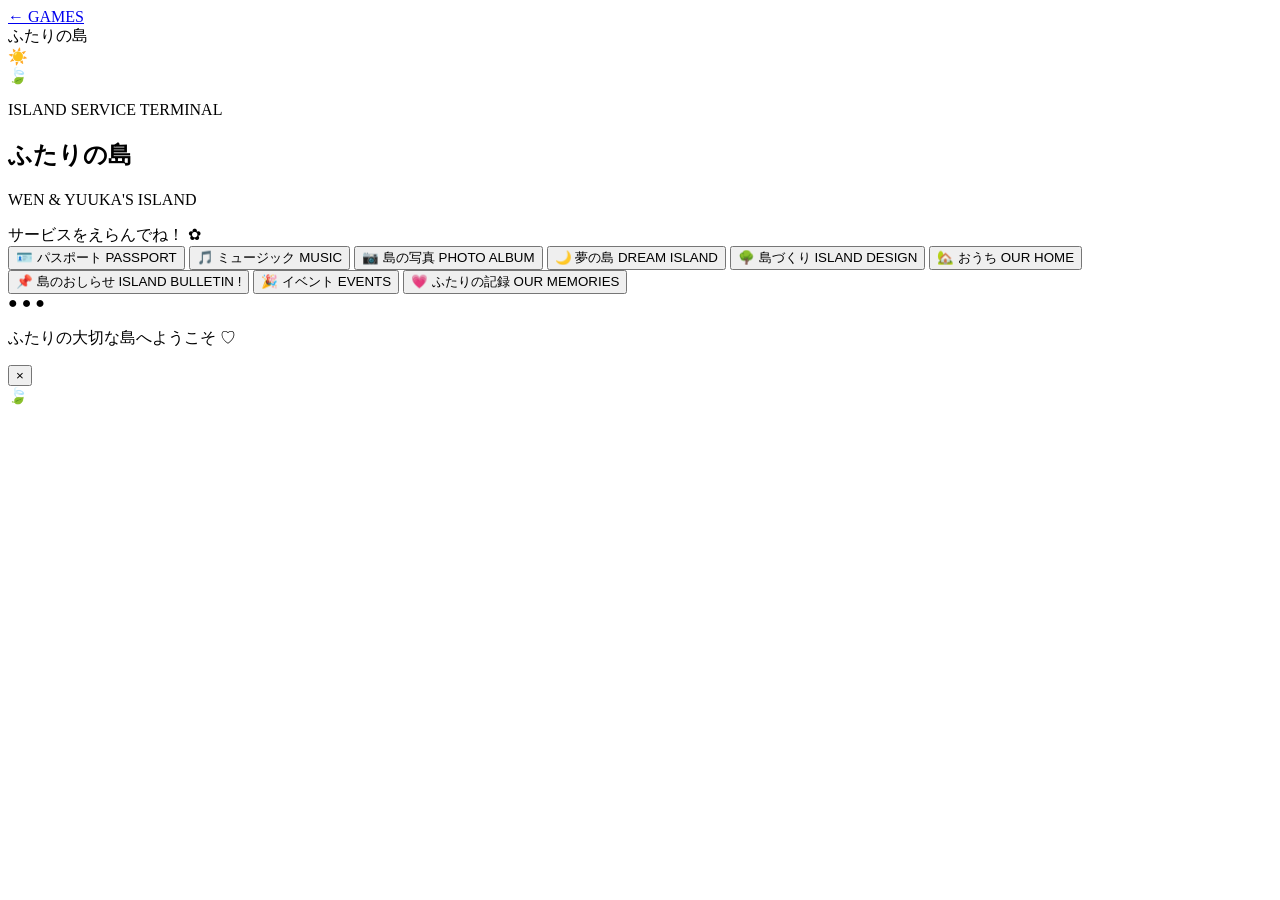
==== animal-crossing.html @ 9fb55359 "Create animal-crossing.html" ====
<!DOCTYPE html>
<html lang="ja">
<head>
  <meta charset="UTF-8">
  <meta name="viewport" content="width=device-width, initial-scale=1.0">
  <meta name="robots" content="noindex, nofollow">

  <title>ふたりの島 | Animal Crossing</title>

  <link rel="preconnect" href="https://fonts.googleapis.com">
  <link rel="preconnect" href="https://fonts.gstatic.com" crossorigin>
  <link href="https://fonts.googleapis.com/css2?family=Nunito:wght@400;500;600;700;800&family=Noto+Sans+JP:wght@400;500;600;700;800&display=swap" rel="stylesheet">

  <link rel="stylesheet" href="css/animal-crossing.css">
</head>

<body class="ac-page">

  <header class="ac-topbar">
    <a class="ac-back" href="games.html">← GAMES</a>
    <div class="ac-top-title">ふたりの島</div>
    <div class="ac-weather">☀️</div>
  </header>

  <main class="ac-main">

    <section class="ac-heading">
      <div class="ac-leaf">🍃</div>
      <p class="ac-eyebrow">ISLAND SERVICE TERMINAL</p>
      <h1>ふたりの島</h1>
      <p class="ac-subtitle">WEN & YUUKA'S ISLAND</p>
    </section>

    <section class="ac-menu-panel">

      <div class="ac-panel-heading">
        <span>サービスをえらんでね！</span>
        <span class="ac-panel-decoration">✿</span>
      </div>

      <div class="ac-grid">

        <button class="ac-tile tile-mint" data-page="passport">
          <span class="ac-icon">🪪</span>
          <span class="ac-name">パスポート</span>
          <span class="ac-en">PASSPORT</span>
        </button>

        <button class="ac-tile tile-blue" data-page="music">
          <span class="ac-icon">🎵</span>
          <span class="ac-name">ミュージック</span>
          <span class="ac-en">MUSIC</span>
        </button>

        <button class="ac-tile tile-green" data-page="photos">
          <span class="ac-icon">📷</span>
          <span class="ac-name">島の写真</span>
          <span class="ac-en">PHOTO ALBUM</span>
        </button>

        <button class="ac-tile tile-purple" data-page="dream">
          <span class="ac-icon">🌙</span>
          <span class="ac-name">夢の島</span>
          <span class="ac-en">DREAM ISLAND</span>
        </button>

        <button class="ac-tile tile-yellow" data-page="design">
          <span class="ac-icon">🌳</span>
          <span class="ac-name">島づくり</span>
          <span class="ac-en">ISLAND DESIGN</span>
        </button>

        <button class="ac-tile tile-orange" data-page="home">
          <span class="ac-icon">🏡</span>
          <span class="ac-name">おうち</span>
          <span class="ac-en">OUR HOME</span>
        </button>

        <button class="ac-tile tile-pink" data-page="bulletin">
          <span class="ac-icon">📌</span>
          <span class="ac-name">島のおしらせ</span>
          <span class="ac-en">ISLAND BULLETIN</span>
          <span class="ac-notice-dot">!</span>
        </button>

        <button class="ac-tile tile-coral" data-page="events">
          <span class="ac-icon">🎉</span>
          <span class="ac-name">イベント</span>
          <span class="ac-en">EVENTS</span>
        </button>

        <button class="ac-tile tile-rose" data-page="memories">
          <span class="ac-icon">💗</span>
          <span class="ac-name">ふたりの記録</span>
          <span class="ac-en">OUR MEMORIES</span>
        </button>

      </div>

      <div class="ac-panel-footer">
        <span>●</span>
        <span class="active-dot">●</span>
        <span>●</span>
      </div>

    </section>

    <p class="ac-footer-note">
      ふたりの大切な島へようこそ ♡
    </p>

  </main>

  <!-- 內容視窗 -->
  <div class="ac-modal" id="acModal" aria-hidden="true">
    <div class="ac-modal-card" role="dialog" aria-modal="true" aria-labelledby="modalTitle">

      <button class="ac-close" id="closeModal" aria-label="Close">×</button>

      <div class="ac-modal-icon" id="modalIcon">🍃</div>
      <p class="ac-modal-en" id="modalEnglish"></p>
      <h2 id="modalTitle"></h2>

      <div class="ac-modal-content" id="modalContent"></div>

    </div>
  </div>

  <script src="js/animal-crossing.js"></script>
</body>
</html>
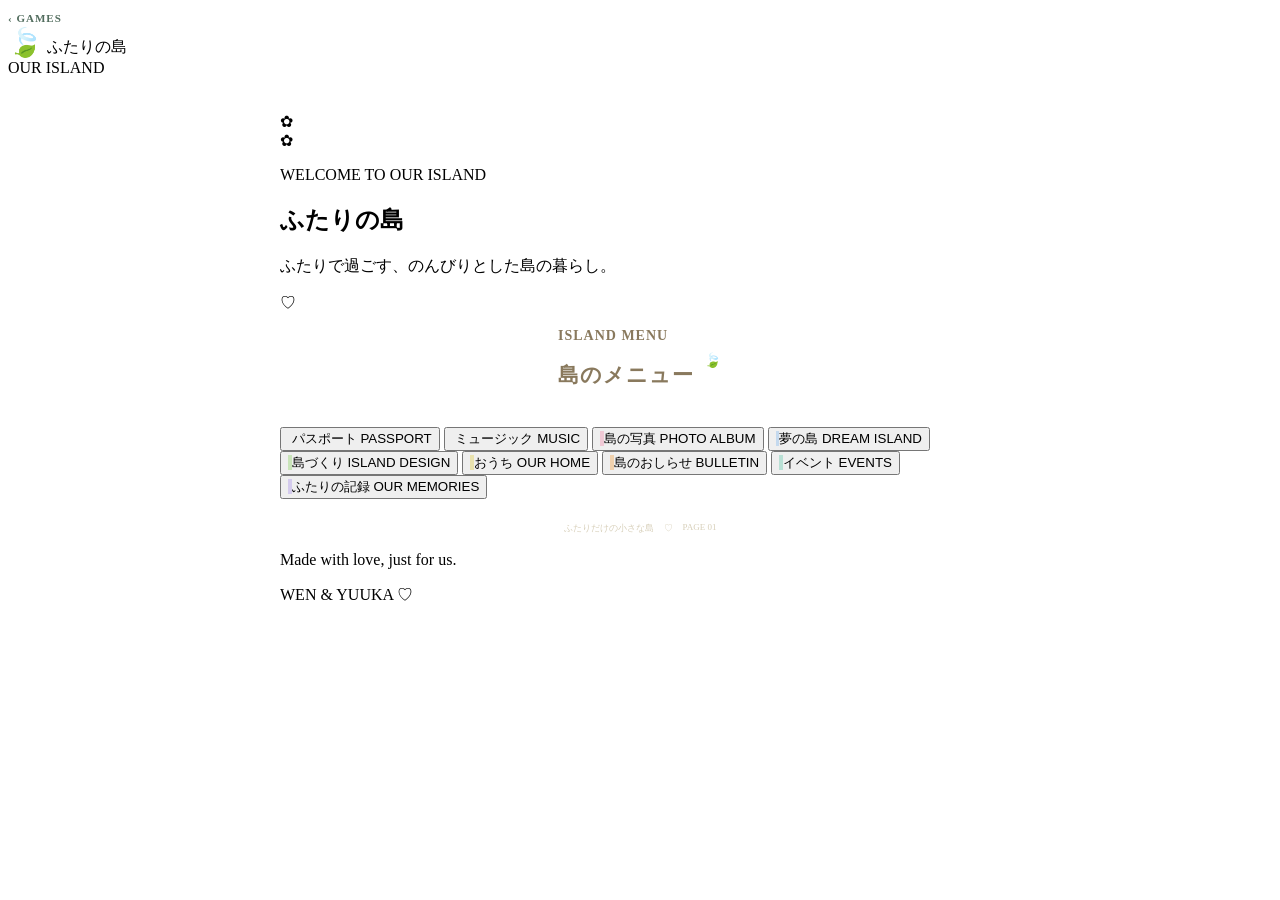
==== commit c65d8517: "Update animal-crossing.html" ====
--- a/animal-crossing.html
+++ b/animal-crossing.html
@@ -1,132 +1,239 @@
-
 <!DOCTYPE html>
 <html lang="ja">
 <head>
-  <meta charset="UTF-8">
-  <meta name="viewport" content="width=device-width, initial-scale=1.0">
-  <meta name="robots" content="noindex, nofollow">
-
-  <title>ふたりの島 | Animal Crossing</title>
-
-  <link rel="preconnect" href="https://fonts.googleapis.com">
-  <link rel="preconnect" href="https://fonts.gstatic.com" crossorigin>
-  <link href="https://fonts.googleapis.com/css2?family=Nunito:wght@400;500;600;700;800&family=Noto+Sans+JP:wght@400;500;600;700;800&display=swap" rel="stylesheet">
-
-  <link rel="stylesheet" href="css/animal-crossing.css">
+    <meta charset="UTF-8">
+    <meta name="viewport" content="width=device-width, initial-scale=1.0">
+    <meta name="robots" content="noindex, nofollow">
+
+    <title>ふたりの島 | Animal Crossing</title>
+
+    <link rel="preconnect" href="https://fonts.googleapis.com">
+    <link rel="preconnect" href="https://fonts.gstatic.com" crossorigin>
+
+    <link
+        href="https://fonts.googleapis.com/css2?family=Noto+Serif+JP:wght@400;500;600;700&display=swap"
+        rel="stylesheet"
+    >
+
+    <link rel="stylesheet" href="css/animal-crossing.css">
 </head>
 
-<body class="ac-page">
-
-  <header class="ac-topbar">
-    <a class="ac-back" href="games.html">← GAMES</a>
-    <div class="ac-top-title">ふたりの島</div>
-    <div class="ac-weather">☀️</div>
-  </header>
-
-  <main class="ac-main">
-
-    <section class="ac-heading">
-      <div class="ac-leaf">🍃</div>
-      <p class="ac-eyebrow">ISLAND SERVICE TERMINAL</p>
-      <h1>ふたりの島</h1>
-      <p class="ac-subtitle">WEN & YUUKA'S ISLAND</p>
-    </section>
-
-    <section class="ac-menu-panel">
-
-      <div class="ac-panel-heading">
-        <span>サービスをえらんでね！</span>
-        <span class="ac-panel-decoration">✿</span>
-      </div>
-
-      <div class="ac-grid">
-
-        <button class="ac-tile tile-mint" data-page="passport">
-          <span class="ac-icon">🪪</span>
-          <span class="ac-name">パスポート</span>
-          <span class="ac-en">PASSPORT</span>
-        </button>
-
-        <button class="ac-tile tile-blue" data-page="music">
-          <span class="ac-icon">🎵</span>
-          <span class="ac-name">ミュージック</span>
-          <span class="ac-en">MUSIC</span>
-        </button>
-
-        <button class="ac-tile tile-green" data-page="photos">
-          <span class="ac-icon">📷</span>
-          <span class="ac-name">島の写真</span>
-          <span class="ac-en">PHOTO ALBUM</span>
-        </button>
-
-        <button class="ac-tile tile-purple" data-page="dream">
-          <span class="ac-icon">🌙</span>
-          <span class="ac-name">夢の島</span>
-          <span class="ac-en">DREAM ISLAND</span>
-        </button>
-
-        <button class="ac-tile tile-yellow" data-page="design">
-          <span class="ac-icon">🌳</span>
-          <span class="ac-name">島づくり</span>
-          <span class="ac-en">ISLAND DESIGN</span>
-        </button>
-
-        <button class="ac-tile tile-orange" data-page="home">
-          <span class="ac-icon">🏡</span>
-          <span class="ac-name">おうち</span>
-          <span class="ac-en">OUR HOME</span>
-        </button>
-
-        <button class="ac-tile tile-pink" data-page="bulletin">
-          <span class="ac-icon">📌</span>
-          <span class="ac-name">島のおしらせ</span>
-          <span class="ac-en">ISLAND BULLETIN</span>
-          <span class="ac-notice-dot">!</span>
-        </button>
-
-        <button class="ac-tile tile-coral" data-page="events">
-          <span class="ac-icon">🎉</span>
-          <span class="ac-name">イベント</span>
-          <span class="ac-en">EVENTS</span>
-        </button>
-
-        <button class="ac-tile tile-rose" data-page="memories">
-          <span class="ac-icon">💗</span>
-          <span class="ac-name">ふたりの記録</span>
-          <span class="ac-en">OUR MEMORIES</span>
-        </button>
-
-      </div>
-
-      <div class="ac-panel-footer">
-        <span>●</span>
-        <span class="active-dot">●</span>
-        <span>●</span>
-      </div>
-
-    </section>
-
-    <p class="ac-footer-note">
-      ふたりの大切な島へようこそ ♡
-    </p>
-
-  </main>
-
-  <!-- 內容視窗 -->
-  <div class="ac-modal" id="acModal" aria-hidden="true">
-    <div class="ac-modal-card" role="dialog" aria-modal="true" aria-labelledby="modalTitle">
-
-      <button class="ac-close" id="closeModal" aria-label="Close">×</button>
-
-      <div class="ac-modal-icon" id="modalIcon">🍃</div>
-      <p class="ac-modal-en" id="modalEnglish"></p>
-      <h2 id="modalTitle"></h2>
-
-      <div class="ac-modal-content" id="modalContent"></div>
+<body class="ac-body">
+
+    <!-- TOP NAVIGATION -->
+    <header class="ac-header">
+
+        <a href="games.html" class="ac-back" aria-label="ゲーム一覧へ戻る">
+            <span>‹</span>
+            <span>GAMES</span>
+        </a>
+
+        <div class="ac-island-name">
+            <span class="ac-leaf">🍃</span>
+            <span>ふたりの島</span>
+        </div>
+
+        <div class="ac-header-right">
+            <span class="ac-header-caption">OUR ISLAND</span>
+        </div>
+
+    </header>
+
+
+    <main class="ac-main">
+
+        <!-- ISLAND INTRODUCTION -->
+        <section class="ac-intro">
+
+            <div class="ac-intro-decoration ac-decoration-left">✿</div>
+            <div class="ac-intro-decoration ac-decoration-right">✿</div>
+
+            <p class="ac-intro-eyebrow">
+                WELCOME TO OUR ISLAND
+            </p>
+
+            <h1>ふたりの島</h1>
+
+            <p class="ac-intro-description">
+                ふたりで過ごす、のんびりとした島の暮らし。
+            </p>
+
+            <div class="ac-intro-divider">
+                <span></span>
+                <span>♡</span>
+                <span></span>
+            </div>
+
+        </section>
+
+
+        <!-- CATEGORY PANEL -->
+        <section class="ac-panel">
+
+            <div class="ac-panel-heading">
+
+                <div>
+                    <p class="ac-panel-eyebrow">ISLAND MENU</p>
+                    <h2>島のメニュー</h2>
+                </div>
+
+                <span class="ac-panel-leaf">🍃</span>
+
+            </div>
+
+
+            <!-- PAGE 01 -->
+            <div class="ac-menu-page active" data-menu-page="1">
+
+                <div class="ac-menu-grid">
+
+                    <!-- PASSPORT -->
+                    <button class="ac-menu-button" data-section="passport">
+                        <span class="ac-icon-tile tile-peach">
+                            <img src="images/animal-crossing/icons/passport.png" alt="">
+                        </span>
+                        <span class="ac-button-title">パスポート</span>
+                        <span class="ac-button-subtitle">PASSPORT</span>
+                    </button>
+
+
+                    <!-- MUSIC -->
+                    <button class="ac-menu-button" data-section="music">
+                        <span class="ac-icon-tile tile-lavender">
+                            <img src="images/animal-crossing/icons/music.png" alt="">
+                        </span>
+                        <span class="ac-button-title">ミュージック</span>
+                        <span class="ac-button-subtitle">MUSIC</span>
+                    </button>
+
+
+                    <!-- PHOTO ALBUM -->
+                    <button class="ac-menu-button" data-section="photos">
+                        <span class="ac-icon-tile tile-pink">
+                            <img src="images/animal-crossing/icons/photos.png" alt="">
+                        </span>
+                        <span class="ac-button-title">島の写真</span>
+                        <span class="ac-button-subtitle">PHOTO ALBUM</span>
+                    </button>
+
+
+                    <!-- DREAM ISLAND -->
+                    <button class="ac-menu-button" data-section="dream">
+                        <span class="ac-icon-tile tile-blue">
+                            <img src="images/animal-crossing/icons/dream.png" alt="">
+                        </span>
+                        <span class="ac-button-title">夢の島</span>
+                        <span class="ac-button-subtitle">DREAM ISLAND</span>
+                    </button>
+
+
+                    <!-- ISLAND DESIGN -->
+                    <button class="ac-menu-button" data-section="design">
+                        <span class="ac-icon-tile tile-green">
+                            <img src="images/animal-crossing/icons/design.png" alt="">
+                        </span>
+                        <span class="ac-button-title">島づくり</span>
+                        <span class="ac-button-subtitle">ISLAND DESIGN</span>
+                    </button>
+
+
+                    <!-- OUR HOME -->
+                    <button class="ac-menu-button" data-section="home">
+                        <span class="ac-icon-tile tile-yellow">
+                            <img src="images/animal-crossing/icons/home.png" alt="">
+                        </span>
+                        <span class="ac-button-title">おうち</span>
+                        <span class="ac-button-subtitle">OUR HOME</span>
+                    </button>
+
+
+                    <!-- ISLAND BULLETIN -->
+                    <button class="ac-menu-button" data-section="bulletin">
+                        <span class="ac-icon-tile tile-orange">
+                            <img src="images/animal-crossing/icons/bulletin.png" alt="">
+                        </span>
+                        <span class="ac-button-title">島のおしらせ</span>
+                        <span class="ac-button-subtitle">BULLETIN</span>
+                    </button>
+
+
+                    <!-- EVENTS -->
+                    <button class="ac-menu-button" data-section="events">
+                        <span class="ac-icon-tile tile-mint">
+                            <img src="images/animal-crossing/icons/events.png" alt="">
+                        </span>
+                        <span class="ac-button-title">イベント</span>
+                        <span class="ac-button-subtitle">EVENTS</span>
+                    </button>
+
+
+                    <!-- OUR MEMORIES -->
+                    <button class="ac-menu-button" data-section="memories">
+                        <span class="ac-icon-tile tile-purple">
+                            <img src="images/animal-crossing/icons/memories.png" alt="">
+                        </span>
+                        <span class="ac-button-title">ふたりの記録</span>
+                        <span class="ac-button-subtitle">OUR MEMORIES</span>
+                    </button>
+
+                </div>
+
+            </div>
+
+
+            <div class="ac-panel-footer">
+                <span>ふたりだけの小さな島</span>
+                <span>♡</span>
+                <span>PAGE 01</span>
+            </div>
+
+        </section>
+
+
+        <!-- ISLAND FOOTER -->
+        <footer class="ac-footer">
+            <p>Made with love, just for us.</p>
+            <span>WEN & YUUKA ♡</span>
+        </footer>
+
+    </main>
+
+
+    <!-- CATEGORY MODAL -->
+    <div class="ac-modal" id="acModal" aria-hidden="true">
+
+        <div class="ac-modal-backdrop" data-close-modal></div>
+
+        <section
+            class="ac-modal-window"
+            role="dialog"
+            aria-modal="true"
+            aria-labelledby="acModalTitle"
+        >
+
+            <button
+                class="ac-modal-close"
+                id="acModalClose"
+                type="button"
+                aria-label="閉じる"
+            >
+                ×
+            </button>
+
+            <div class="ac-modal-heading">
+                <p id="acModalEnglish"></p>
+                <h2 id="acModalTitle"></h2>
+                <span>♡</span>
+            </div>
+
+            <div class="ac-modal-content" id="acModalContent"></div>
+
+        </section>
 
     </div>
-  </div>
-
-  <script src="js/animal-crossing.js"></script>
+
+
+    <script src="js/animal-crossing.js"></script>
+
 </body>
 </html>
--- a/css/animal-crossing.css
+++ b/css/animal-crossing.css
@@ -0,0 +1,408 @@
+/* =====================================
+   ANIMAL CROSSING
+   FURTARI NO SHIMA
+===================================== */
+
+.ac-page {
+  --ac-mint: #a9d9ca;
+  --ac-cream: #fff9e9;
+  --ac-brown: #75624d;
+  --ac-dark: #66543f;
+  --ac-border: #e8dfc8;
+
+  margin: 0;
+  min-height: 100vh;
+  color: var(--ac-dark);
+  font-family: "Nunito", "Noto Sans JP", sans-serif;
+
+  background-color: #f8f2df;
+  background-image: radial-gradient(
+    #e8dfc8 1.2px,
+    transparent 1.2px
+  );
+  background-size: 13px 13px;
+}
+
+.ac-page * {
+  box-sizing: border-box;
+}
+
+.ac-topbar {
+  width: 100%;
+  min-height: 58px;
+  padding: 0 20px;
+  display: grid;
+  grid-template-columns: 1fr auto 1fr;
+  align-items: center;
+
+  background: var(--ac-mint);
+  border-bottom: 3px solid #8fc5b5;
+  color: #526d5e;
+}
+
+.ac-back {
+  color: #526d5e;
+  text-decoration: none;
+  font-size: 11px;
+  font-weight: 800;
+  letter-spacing: 1px;
+}
+
+.ac-top-title {
+  font-size: 15px;
+  font-weight: 800;
+  letter-spacing: 2px;
+}
+
+.ac-weather {
+  text-align: right;
+}
+
+.ac-main {
+  width: min(100% - 30px, 720px);
+  margin: 0 auto;
+  padding: 35px 0 45px;
+}
+
+.ac-heading {
+  text-align: center;
+  margin-bottom: 24px;
+}
+
+.ac-leaf {
+  font-size: 28px;
+  margin-bottom: 5px;
+}
+
+.ac-eyebrow {
+  margin: 0;
+  color: #9b987b;
+  font-size: 10px;
+  font-weight: 800;
+  letter-spacing: 3px;
+}
+
+.ac-heading h1 {
+  margin: 8px 0 3px;
+  font-size: clamp(27px, 6vw, 36px);
+  letter-spacing: 4px;
+  color: #6f846b;
+}
+
+.ac-subtitle {
+  margin: 0;
+  color: #a59a7e;
+  font-size: 10px;
+  font-weight: 800;
+  letter-spacing: 2px;
+}
+
+.ac-menu-panel {
+  padding: 24px;
+  border: 4px solid #e9dfc6;
+  border-radius: 28px;
+  background: var(--ac-cream);
+  box-shadow:
+    0 7px 0 #e3d8bd,
+    0 12px 25px rgba(110, 91, 61, 0.08);
+}
+
+.ac-panel-heading {
+  display: flex;
+  justify-content: center;
+  align-items: center;
+  gap: 10px;
+  margin-bottom: 20px;
+  color: #89795d;
+  font-size: 14px;
+  font-weight: 800;
+  letter-spacing: 1px;
+}
+
+.ac-panel-decoration {
+  color: #d8b77a;
+  font-size: 18px;
+}
+
+.ac-grid {
+  display: grid;
+  grid-template-columns: repeat(3, minmax(0, 1fr));
+  gap: 14px;
+}
+
+.ac-tile {
+  position: relative;
+  min-width: 0;
+  aspect-ratio: 1 / 1;
+  padding: 12px 5px;
+
+  display: flex;
+  flex-direction: column;
+  align-items: center;
+  justify-content: center;
+  gap: 5px;
+
+  border: 3px solid rgba(255,255,255,0.75);
+  border-radius: 20px;
+  color: #665b4a;
+  font-family: inherit;
+  cursor: pointer;
+
+  box-shadow:
+    0 4px 0 rgba(113, 97, 70, 0.12),
+    inset 0 2px 5px rgba(255,255,255,0.4);
+
+  transition:
+    transform 0.18s ease,
+    box-shadow 0.18s ease;
+}
+
+.ac-tile:hover {
+  transform: translateY(-4px);
+  box-shadow:
+    0 7px 0 rgba(113, 97, 70, 0.12),
+    inset 0 2px 5px rgba(255,255,255,0.4);
+}
+
+.ac-tile:active {
+  transform: translateY(2px);
+  box-shadow: none;
+}
+
+.ac-icon {
+  font-size: clamp(27px, 6vw, 39px);
+  line-height: 1.2;
+  filter: drop-shadow(0 2px 1px rgba(80,70,50,0.12));
+}
+
+.ac-name {
+  font-size: clamp(10px, 2.5vw, 13px);
+  font-weight: 800;
+  white-space: nowrap;
+}
+
+.ac-en {
+  font-size: clamp(7px, 1.8vw, 9px);
+  font-weight: 800;
+  letter-spacing: 0.5px;
+  opacity: 0.68;
+}
+
+.tile-mint { background: #b9e0d5; }
+.tile-blue { background: #c4d9ee; }
+.tile-green { background: #c9e4b9; }
+.tile-purple { background: #d4cbed; }
+.tile-yellow { background: #e9e2ad; }
+.tile-orange { background: #f0d1ad; }
+.tile-pink { background: #f0c9d5; }
+.tile-coral { background: #f1c5ad; }
+.tile-rose { background: #eac5d4; }
+
+.ac-notice-dot {
+  position: absolute;
+  top: 7px;
+  right: 9px;
+  width: 19px;
+  height: 19px;
+  display: grid;
+  place-items: center;
+  border-radius: 50%;
+  background: #e98c70;
+  color: white;
+  font-size: 11px;
+  font-weight: 900;
+}
+
+.ac-panel-footer {
+  display: flex;
+  justify-content: center;
+  gap: 10px;
+  margin-top: 23px;
+  color: #d7cfb9;
+  font-size: 9px;
+}
+
+.ac-panel-footer .active-dot {
+  color: #8bbda9;
+}
+
+.ac-footer-note {
+  text-align: center;
+  margin-top: 25px;
+  color: #9a8d75;
+  font-size: 12px;
+  letter-spacing: 1px;
+}
+
+/* =====================================
+   MODAL
+===================================== */
+
+.ac-modal {
+  position: fixed;
+  inset: 0;
+  z-index: 1000;
+  padding: 20px;
+
+  display: none;
+  align-items: center;
+  justify-content: center;
+
+  background: rgba(74, 67, 53, 0.48);
+  backdrop-filter: blur(4px);
+}
+
+.ac-modal.is-open {
+  display: flex;
+}
+
+.ac-modal-card {
+  position: relative;
+  width: min(100%, 480px);
+  max-height: 85vh;
+  overflow-y: auto;
+  padding: 35px 25px 28px;
+
+  text-align: center;
+  border: 5px solid #eadfc8;
+  border-radius: 26px;
+  background: #fffaf0;
+  box-shadow: 0 8px 0 #d9cbb0;
+}
+
+.ac-close {
+  position: absolute;
+  top: 10px;
+  right: 14px;
+  width: 34px;
+  height: 34px;
+  border: none;
+  border-radius: 50%;
+  background: #eee4d2;
+  color: #76644d;
+  font-size: 24px;
+  cursor: pointer;
+}
+
+.ac-modal-icon {
+  font-size: 42px;
+  margin-bottom: 5px;
+}
+
+.ac-modal-en {
+  margin: 0;
+  color: #a49a80;
+  font-size: 10px;
+  font-weight: 800;
+  letter-spacing: 2px;
+}
+
+.ac-modal-card h2 {
+  margin: 8px 0 20px;
+  color: #72886d;
+  font-size: 23px;
+}
+
+.ac-modal-content {
+  color: #776b58;
+  font-size: 14px;
+  line-height: 1.9;
+  text-align: left;
+}
+
+.ac-info-box {
+  padding: 17px;
+  margin-top: 12px;
+  border-radius: 15px;
+  background: #f4eddd;
+}
+
+.ac-info-box h3 {
+  margin: 0 0 6px;
+  font-size: 14px;
+  color: #7d8f73;
+}
+
+.ac-info-box p {
+  margin: 0;
+}
+
+.ac-notice {
+  padding: 15px;
+  margin-bottom: 12px;
+  border: 2px solid #e8d8b8;
+  border-radius: 10px;
+  background: #fffdf5;
+  box-shadow: 0 3px 0 #e8dfcf;
+}
+
+.ac-notice-date {
+  display: block;
+  margin-bottom: 5px;
+  color: #b18d65;
+  font-size: 10px;
+  font-weight: 800;
+}
+
+.ac-notice h3 {
+  margin: 0 0 5px;
+  color: #7d8066;
+  font-size: 15px;
+}
+
+.ac-notice p {
+  margin: 0;
+  font-size: 13px;
+}
+
+.ac-empty {
+  padding: 25px 15px;
+  border-radius: 16px;
+  background: #f4eddd;
+  text-align: center;
+}
+
+.ac-empty-icon {
+  display: block;
+  font-size: 32px;
+  margin-bottom: 8px;
+}
+
+.ac-empty p {
+  margin: 0;
+}
+
+/* =====================================
+   MOBILE
+===================================== */
+
+@media (max-width: 480px) {
+  .ac-topbar {
+    min-height: 52px;
+    padding: 0 13px;
+  }
+
+  .ac-main {
+    width: calc(100% - 20px);
+    padding-top: 27px;
+  }
+
+  .ac-menu-panel {
+    padding: 17px 12px;
+    border-radius: 23px;
+  }
+
+  .ac-grid {
+    gap: 9px;
+  }
+
+  .ac-tile {
+    border-radius: 16px;
+    border-width: 2px;
+    gap: 4px;
+  }
+
+  .ac-modal-card {
+    padding: 32px 18px 23px;
+  }
+}
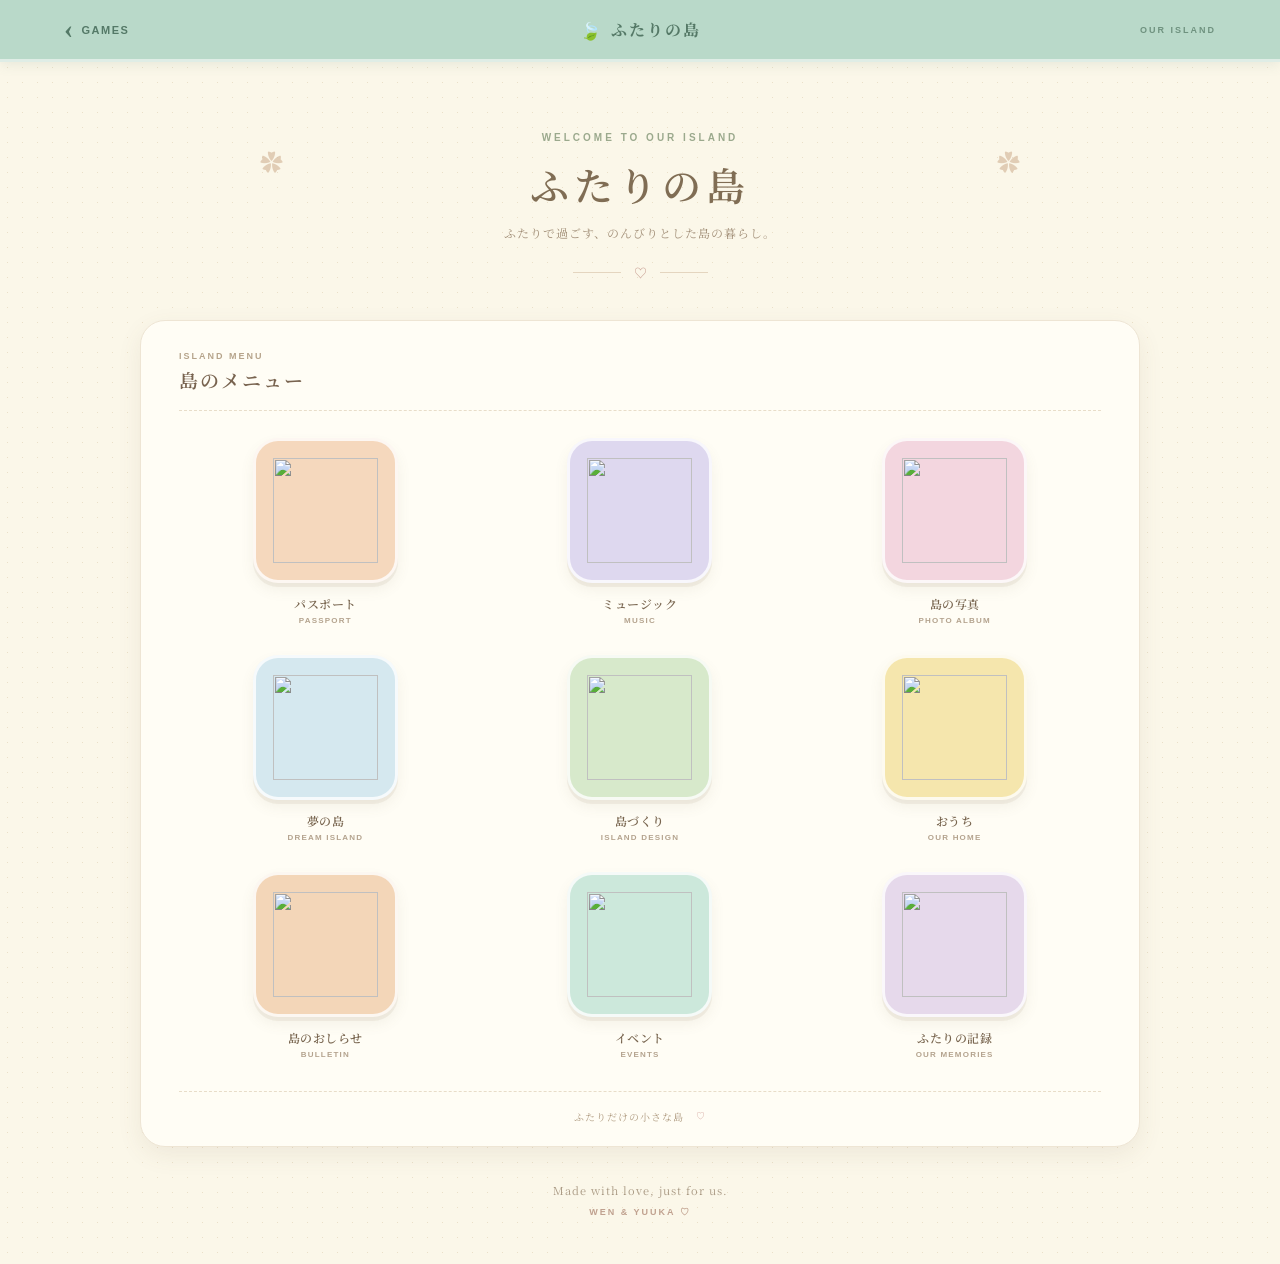
==== commit c6d08d31: "Update animal-crossing.html" ====
--- a/animal-crossing.html
+++ b/animal-crossing.html
@@ -1,3 +1,4 @@
+
 <!DOCTYPE html>
 <html lang="ja">
 <head>
@@ -77,12 +78,12 @@
                     <h2>島のメニュー</h2>
                 </div>
 
-                <span class="ac-panel-leaf">🍃</span>
-
-            </div>
-
-
-            <!-- PAGE 01 -->
+                <span class="ac-current-date" id="acCurrentDate"></span>
+
+            </div>
+
+
+            <!-- CATEGORY MENU -->
             <div class="ac-menu-page active" data-menu-page="1">
 
                 <div class="ac-menu-grid">
@@ -184,7 +185,6 @@
             <div class="ac-panel-footer">
                 <span>ふたりだけの小さな島</span>
                 <span>♡</span>
-                <span>PAGE 01</span>
             </div>
 
         </section>
--- a/css/animal-crossing.css
+++ b/css/animal-crossing.css
@@ -1,408 +1,931 @@
-/* =====================================
-   ANIMAL CROSSING
-   FURTARI NO SHIMA
-===================================== */
-
-.ac-page {
-  --ac-mint: #a9d9ca;
-  --ac-cream: #fff9e9;
-  --ac-brown: #75624d;
-  --ac-dark: #66543f;
-  --ac-border: #e8dfc8;
-
-  margin: 0;
-  min-height: 100vh;
-  color: var(--ac-dark);
-  font-family: "Nunito", "Noto Sans JP", sans-serif;
-
-  background-color: #f8f2df;
-  background-image: radial-gradient(
-    #e8dfc8 1.2px,
-    transparent 1.2px
-  );
-  background-size: 13px 13px;
-}
-
-.ac-page * {
-  box-sizing: border-box;
-}
-
-.ac-topbar {
-  width: 100%;
-  min-height: 58px;
-  padding: 0 20px;
-  display: grid;
-  grid-template-columns: 1fr auto 1fr;
-  align-items: center;
-
-  background: var(--ac-mint);
-  border-bottom: 3px solid #8fc5b5;
-  color: #526d5e;
-}
+/* =========================================
+   1. ROOT
+========================================= */
+
+:root {
+    --ac-mint: #b9d9c9;
+    --ac-mint-dark: #86b9a2;
+
+    --ac-cream: #fbf7e9;
+    --ac-panel: #fffdf5;
+
+    --ac-brown: #78634f;
+    --ac-muted: #a18d78;
+
+    --ac-border: #e9dfcb;
+
+    --ac-shadow:
+        0 8px 24px rgba(112, 91, 65, 0.09);
+}
+
+
+* {
+    box-sizing: border-box;
+    margin: 0;
+    padding: 0;
+}
+
+
+html {
+    scroll-behavior: smooth;
+}
+
+
+body.ac-body {
+    min-height: 100vh;
+    background-color: var(--ac-cream);
+
+    background-image:
+        radial-gradient(
+            #eadfc8 0.8px,
+            transparent 0.8px
+        );
+
+    background-size: 15px 15px;
+
+    color: var(--ac-brown);
+
+    font-family:
+        "Noto Serif JP",
+        serif;
+}
+
+
+/* =========================================
+   2. HEADER
+========================================= */
+
+.ac-header {
+    position: sticky;
+    top: 0;
+    z-index: 100;
+
+    height: 62px;
+
+    display: grid;
+    grid-template-columns: 1fr auto 1fr;
+    align-items: center;
+
+    padding: 0 5%;
+
+    background: var(--ac-mint);
+
+    border-bottom: 3px solid rgba(255,255,255,0.55);
+
+    box-shadow:
+        0 3px 12px rgba(93, 132, 112, 0.12);
+}
+
 
 .ac-back {
-  color: #526d5e;
-  text-decoration: none;
-  font-size: 11px;
-  font-weight: 800;
-  letter-spacing: 1px;
-}
-
-.ac-top-title {
-  font-size: 15px;
-  font-weight: 800;
-  letter-spacing: 2px;
-}
-
-.ac-weather {
-  text-align: right;
-}
+    display: inline-flex;
+    align-items: center;
+    gap: 7px;
+
+    width: fit-content;
+
+    color: #547967;
+    text-decoration: none;
+
+    font-family: Arial, sans-serif;
+    font-size: 11px;
+    font-weight: 700;
+    letter-spacing: 1.5px;
+}
+
+
+.ac-back span:first-child {
+    font-family: serif;
+    font-size: 27px;
+    line-height: 1;
+}
+
+
+.ac-island-name {
+    display: flex;
+    align-items: center;
+    gap: 8px;
+
+    color: #557967;
+
+    font-size: 16px;
+    font-weight: 700;
+    letter-spacing: 2px;
+}
+
+
+.ac-leaf {
+    font-size: 17px;
+}
+
+
+.ac-header-right {
+    display: flex;
+    justify-content: flex-end;
+}
+
+
+.ac-header-caption {
+    color: #6f927f;
+
+    font-family: Arial, sans-serif;
+    font-size: 9px;
+    font-weight: 700;
+    letter-spacing: 2px;
+}
+
+
+/* =========================================
+   3. MAIN
+========================================= */
 
 .ac-main {
-  width: min(100% - 30px, 720px);
-  margin: 0 auto;
-  padding: 35px 0 45px;
-}
-
-.ac-heading {
-  text-align: center;
-  margin-bottom: 24px;
-}
-
-.ac-leaf {
-  font-size: 28px;
-  margin-bottom: 5px;
-}
-
-.ac-eyebrow {
-  margin: 0;
-  color: #9b987b;
-  font-size: 10px;
-  font-weight: 800;
-  letter-spacing: 3px;
-}
-
-.ac-heading h1 {
-  margin: 8px 0 3px;
-  font-size: clamp(27px, 6vw, 36px);
-  letter-spacing: 4px;
-  color: #6f846b;
-}
-
-.ac-subtitle {
-  margin: 0;
-  color: #a59a7e;
-  font-size: 10px;
-  font-weight: 800;
-  letter-spacing: 2px;
-}
-
-.ac-menu-panel {
-  padding: 24px;
-  border: 4px solid #e9dfc6;
-  border-radius: 28px;
-  background: var(--ac-cream);
-  box-shadow:
-    0 7px 0 #e3d8bd,
-    0 12px 25px rgba(110, 91, 61, 0.08);
-}
+    width: min(100% - 36px, 1000px);
+    margin: 0 auto;
+    padding: 55px 0 35px;
+}
+
+
+/* =========================================
+   4. INTRO
+========================================= */
+
+.ac-intro {
+    position: relative;
+    text-align: center;
+
+    padding: 15px 15px 38px;
+}
+
+
+.ac-intro-eyebrow {
+    margin-bottom: 13px;
+
+    color: #9ba98d;
+
+    font-family: Arial, sans-serif;
+    font-size: 10px;
+    font-weight: 700;
+    letter-spacing: 3px;
+}
+
+
+.ac-intro h1 {
+    color: #806d54;
+
+    font-size: clamp(28px, 5vw, 39px);
+    font-weight: 600;
+    letter-spacing: 5px;
+}
+
+
+.ac-intro-description {
+    margin-top: 12px;
+
+    color: #a18e77;
+    font-size: 12px;
+    letter-spacing: 1px;
+}
+
+
+.ac-intro-decoration {
+    position: absolute;
+    top: 28px;
+
+    color: #d7bca0;
+    font-size: 23px;
+    opacity: 0.7;
+}
+
+
+.ac-decoration-left {
+    left: 12%;
+}
+
+
+.ac-decoration-right {
+    right: 12%;
+}
+
+
+.ac-intro-divider {
+    display: flex;
+    align-items: center;
+    justify-content: center;
+    gap: 13px;
+
+    margin-top: 22px;
+
+    color: #c79d91;
+    font-size: 13px;
+}
+
+
+.ac-intro-divider span:first-child,
+.ac-intro-divider span:last-child {
+    width: 48px;
+    height: 1px;
+    background: #e4d5bf;
+}
+
+
+/* =========================================
+   5. PANEL
+========================================= */
+
+.ac-panel {
+    padding: 30px 38px 22px;
+
+    background: var(--ac-panel);
+
+    border: 1px solid #eee5d4;
+    border-radius: 25px;
+
+    box-shadow: var(--ac-shadow);
+}
+
 
 .ac-panel-heading {
-  display: flex;
-  justify-content: center;
-  align-items: center;
-  gap: 10px;
-  margin-bottom: 20px;
-  color: #89795d;
-  font-size: 14px;
-  font-weight: 800;
-  letter-spacing: 1px;
-}
-
-.ac-panel-decoration {
-  color: #d8b77a;
-  font-size: 18px;
-}
-
-.ac-grid {
-  display: grid;
-  grid-template-columns: repeat(3, minmax(0, 1fr));
-  gap: 14px;
-}
-
-.ac-tile {
-  position: relative;
-  min-width: 0;
-  aspect-ratio: 1 / 1;
-  padding: 12px 5px;
-
-  display: flex;
-  flex-direction: column;
-  align-items: center;
-  justify-content: center;
-  gap: 5px;
-
-  border: 3px solid rgba(255,255,255,0.75);
-  border-radius: 20px;
-  color: #665b4a;
-  font-family: inherit;
-  cursor: pointer;
-
-  box-shadow:
-    0 4px 0 rgba(113, 97, 70, 0.12),
-    inset 0 2px 5px rgba(255,255,255,0.4);
-
-  transition:
-    transform 0.18s ease,
-    box-shadow 0.18s ease;
-}
-
-.ac-tile:hover {
-  transform: translateY(-4px);
-  box-shadow:
-    0 7px 0 rgba(113, 97, 70, 0.12),
-    inset 0 2px 5px rgba(255,255,255,0.4);
-}
-
-.ac-tile:active {
-  transform: translateY(2px);
-  box-shadow: none;
-}
-
-.ac-icon {
-  font-size: clamp(27px, 6vw, 39px);
-  line-height: 1.2;
-  filter: drop-shadow(0 2px 1px rgba(80,70,50,0.12));
-}
-
-.ac-name {
-  font-size: clamp(10px, 2.5vw, 13px);
-  font-weight: 800;
-  white-space: nowrap;
-}
-
-.ac-en {
-  font-size: clamp(7px, 1.8vw, 9px);
-  font-weight: 800;
-  letter-spacing: 0.5px;
-  opacity: 0.68;
-}
-
-.tile-mint { background: #b9e0d5; }
-.tile-blue { background: #c4d9ee; }
-.tile-green { background: #c9e4b9; }
-.tile-purple { background: #d4cbed; }
-.tile-yellow { background: #e9e2ad; }
-.tile-orange { background: #f0d1ad; }
-.tile-pink { background: #f0c9d5; }
-.tile-coral { background: #f1c5ad; }
-.tile-rose { background: #eac5d4; }
-
-.ac-notice-dot {
-  position: absolute;
-  top: 7px;
-  right: 9px;
-  width: 19px;
-  height: 19px;
-  display: grid;
-  place-items: center;
-  border-radius: 50%;
-  background: #e98c70;
-  color: white;
-  font-size: 11px;
-  font-weight: 900;
-}
+    display: flex;
+    align-items: center;
+    justify-content: space-between;
+
+    margin-bottom: 27px;
+    padding-bottom: 17px;
+
+    border-bottom: 1px dashed #e8ddc9;
+}
+
+
+.ac-panel-eyebrow {
+    margin-bottom: 5px;
+
+    color: #b6a48b;
+
+    font-family: Arial, sans-serif;
+    font-size: 9px;
+    font-weight: 700;
+    letter-spacing: 2px;
+}
+
+
+.ac-panel-heading h2 {
+    color: #78634f;
+
+    font-size: 19px;
+    font-weight: 600;
+    letter-spacing: 2px;
+}
+
+
+.ac-panel-leaf {
+    font-size: 25px;
+}
+
+
+/* =========================================
+   6. MENU GRID
+========================================= */
+
+.ac-menu-grid {
+    display: grid;
+    grid-template-columns: repeat(3, minmax(0, 1fr));
+
+    gap: 30px 22px;
+}
+
+
+.ac-menu-button {
+    display: flex;
+    flex-direction: column;
+    align-items: center;
+
+    min-width: 0;
+
+    padding: 0;
+
+    border: 0;
+    background: transparent;
+
+    color: var(--ac-brown);
+    font-family: inherit;
+
+    cursor: pointer;
+
+    transition:
+        transform 0.2s ease,
+        opacity 0.2s ease;
+}
+
+
+.ac-menu-button:hover {
+    transform: translateY(-5px);
+}
+
+
+.ac-menu-button:active {
+    transform: scale(0.96);
+}
+
+
+.ac-icon-tile {
+    width: 100%;
+    max-width: 145px;
+    aspect-ratio: 1 / 1;
+
+    display: flex;
+    align-items: center;
+    justify-content: center;
+
+    padding: 17px;
+
+    border: 3px solid rgba(255,255,255,0.8);
+    border-radius: 25px;
+
+    box-shadow:
+        0 4px 0 rgba(130, 110, 82, 0.09),
+        0 7px 14px rgba(120, 100, 75, 0.08);
+
+    transition:
+        box-shadow 0.2s ease,
+        transform 0.2s ease;
+}
+
+
+.ac-menu-button:hover .ac-icon-tile {
+    box-shadow:
+        0 5px 0 rgba(130, 110, 82, 0.08),
+        0 10px 20px rgba(120, 100, 75, 0.14);
+}
+
+
+.ac-icon-tile img {
+    display: block;
+
+    width: 100%;
+    height: 100%;
+
+    object-fit: contain;
+}
+
+
+/* ICON TILE COLORS */
+
+.tile-peach {
+    background: #f5d8bd;
+}
+
+.tile-lavender {
+    background: #ded8ef;
+}
+
+.tile-pink {
+    background: #f3d6df;
+}
+
+.tile-blue {
+    background: #d5e8ef;
+}
+
+.tile-green {
+    background: #d7e9cb;
+}
+
+.tile-yellow {
+    background: #f5e6ad;
+}
+
+.tile-orange {
+    background: #f3d6b8;
+}
+
+.tile-mint {
+    background: #cce8db;
+}
+
+.tile-purple {
+    background: #e6d9eb;
+}
+
+
+.ac-button-title {
+    margin-top: 12px;
+
+    color: #796650;
+
+    font-size: 12px;
+    font-weight: 600;
+    letter-spacing: 0.5px;
+
+    text-align: center;
+}
+
+
+.ac-button-subtitle {
+    margin-top: 4px;
+
+    color: #b4a38e;
+
+    font-family: Arial, sans-serif;
+    font-size: 8px;
+    font-weight: 600;
+    letter-spacing: 1.2px;
+
+    text-align: center;
+}
+
+
+/* =========================================
+   7. PANEL FOOTER
+========================================= */
 
 .ac-panel-footer {
-  display: flex;
-  justify-content: center;
-  gap: 10px;
-  margin-top: 23px;
-  color: #d7cfb9;
-  font-size: 9px;
-}
-
-.ac-panel-footer .active-dot {
-  color: #8bbda9;
-}
-
-.ac-footer-note {
-  text-align: center;
-  margin-top: 25px;
-  color: #9a8d75;
-  font-size: 12px;
-  letter-spacing: 1px;
-}
-
-/* =====================================
-   MODAL
-===================================== */
+    display: flex;
+    align-items: center;
+    justify-content: center;
+    gap: 12px;
+
+    margin-top: 32px;
+    padding-top: 17px;
+
+    border-top: 1px dashed #e8ddc9;
+
+    color: #b09c82;
+
+    font-size: 10px;
+    letter-spacing: 1px;
+}
+
+
+.ac-panel-footer span:nth-child(2) {
+    color: #d2a29c;
+}
+
+
+.ac-panel-footer span:last-child {
+    font-family: Arial, sans-serif;
+    font-size: 9px;
+    letter-spacing: 1.5px;
+}
+
+
+/* =========================================
+   8. PAGE FOOTER
+========================================= */
+
+.ac-footer {
+    padding: 35px 10px 10px;
+
+    color: #aa9a84;
+    text-align: center;
+}
+
+
+.ac-footer p {
+    font-size: 11px;
+    letter-spacing: 1px;
+}
+
+
+.ac-footer span {
+    display: block;
+
+    margin-top: 8px;
+
+    color: #c0a18f;
+
+    font-family: Arial, sans-serif;
+    font-size: 9px;
+    font-weight: 700;
+    letter-spacing: 2px;
+}
+
+
+/* =========================================
+   9. MODAL
+========================================= */
 
 .ac-modal {
-  position: fixed;
-  inset: 0;
-  z-index: 1000;
-  padding: 20px;
-
-  display: none;
-  align-items: center;
-  justify-content: center;
-
-  background: rgba(74, 67, 53, 0.48);
-  backdrop-filter: blur(4px);
-}
-
-.ac-modal.is-open {
-  display: flex;
-}
-
-.ac-modal-card {
-  position: relative;
-  width: min(100%, 480px);
-  max-height: 85vh;
-  overflow-y: auto;
-  padding: 35px 25px 28px;
-
-  text-align: center;
-  border: 5px solid #eadfc8;
-  border-radius: 26px;
-  background: #fffaf0;
-  box-shadow: 0 8px 0 #d9cbb0;
-}
-
-.ac-close {
-  position: absolute;
-  top: 10px;
-  right: 14px;
-  width: 34px;
-  height: 34px;
-  border: none;
-  border-radius: 50%;
-  background: #eee4d2;
-  color: #76644d;
-  font-size: 24px;
-  cursor: pointer;
-}
-
-.ac-modal-icon {
-  font-size: 42px;
-  margin-bottom: 5px;
-}
-
-.ac-modal-en {
-  margin: 0;
-  color: #a49a80;
-  font-size: 10px;
-  font-weight: 800;
-  letter-spacing: 2px;
-}
-
-.ac-modal-card h2 {
-  margin: 8px 0 20px;
-  color: #72886d;
-  font-size: 23px;
-}
+    position: fixed;
+    inset: 0;
+    z-index: 300;
+
+    display: none;
+    align-items: center;
+    justify-content: center;
+
+    padding: 20px;
+}
+
+
+.ac-modal.active {
+    display: flex;
+}
+
+
+.ac-modal-backdrop {
+    position: absolute;
+    inset: 0;
+
+    background: rgba(75, 69, 57, 0.48);
+
+    backdrop-filter: blur(4px);
+}
+
+
+.ac-modal-window {
+    position: relative;
+    z-index: 1;
+
+    width: min(100%, 650px);
+    max-height: 85vh;
+
+    overflow-y: auto;
+
+    padding: 34px;
+
+    background: #fffdf7;
+
+    border: 1px solid #eee3d0;
+    border-radius: 23px;
+
+    box-shadow:
+        0 15px 50px rgba(48, 42, 32, 0.2);
+
+    animation: ac-modal-in 0.25s ease;
+}
+
+
+@keyframes ac-modal-in {
+    from {
+        opacity: 0;
+        transform: translateY(12px) scale(0.98);
+    }
+
+    to {
+        opacity: 1;
+        transform: translateY(0) scale(1);
+    }
+}
+
+
+.ac-modal-close {
+    position: absolute;
+    top: 13px;
+    right: 17px;
+
+    width: 34px;
+    height: 34px;
+
+    border: 0;
+    border-radius: 50%;
+
+    background: #f3eadc;
+
+    color: #8c7964;
+    font-size: 23px;
+
+    cursor: pointer;
+}
+
+
+.ac-modal-heading {
+    text-align: center;
+
+    padding: 4px 0 24px;
+
+    border-bottom: 1px dashed #e6dac8;
+}
+
+
+.ac-modal-heading p {
+    color: #b19d84;
+
+    font-family: Arial, sans-serif;
+    font-size: 9px;
+    font-weight: 700;
+    letter-spacing: 2px;
+}
+
+
+.ac-modal-heading h2 {
+    margin-top: 8px;
+
+    color: #78634f;
+
+    font-size: 22px;
+    font-weight: 600;
+    letter-spacing: 2px;
+}
+
+
+.ac-modal-heading span {
+    display: block;
+
+    margin-top: 8px;
+
+    color: #d3a39b;
+}
+
 
 .ac-modal-content {
-  color: #776b58;
-  font-size: 14px;
-  line-height: 1.9;
-  text-align: left;
-}
-
-.ac-info-box {
-  padding: 17px;
-  margin-top: 12px;
-  border-radius: 15px;
-  background: #f4eddd;
-}
-
-.ac-info-box h3 {
-  margin: 0 0 6px;
-  font-size: 14px;
-  color: #7d8f73;
-}
-
-.ac-info-box p {
-  margin: 0;
-}
-
-.ac-notice {
-  padding: 15px;
-  margin-bottom: 12px;
-  border: 2px solid #e8d8b8;
-  border-radius: 10px;
-  background: #fffdf5;
-  box-shadow: 0 3px 0 #e8dfcf;
-}
-
-.ac-notice-date {
-  display: block;
-  margin-bottom: 5px;
-  color: #b18d65;
-  font-size: 10px;
-  font-weight: 800;
-}
-
-.ac-notice h3 {
-  margin: 0 0 5px;
-  color: #7d8066;
-  font-size: 15px;
-}
-
-.ac-notice p {
-  margin: 0;
-  font-size: 13px;
-}
-
-.ac-empty {
-  padding: 25px 15px;
-  border-radius: 16px;
-  background: #f4eddd;
-  text-align: center;
-}
+    padding-top: 25px;
+}
+
+
+/* =========================================
+   10. MODAL CONTENT
+========================================= */
+
+.ac-empty-state {
+    padding: 35px 15px;
+
+    color: #a7957f;
+    text-align: center;
+}
+
 
 .ac-empty-icon {
-  display: block;
-  font-size: 32px;
-  margin-bottom: 8px;
-}
-
-.ac-empty p {
-  margin: 0;
-}
-
-/* =====================================
-   MOBILE
-===================================== */
-
-@media (max-width: 480px) {
-  .ac-topbar {
-    min-height: 52px;
-    padding: 0 13px;
-  }
-
-  .ac-main {
-    width: calc(100% - 20px);
-    padding-top: 27px;
-  }
-
-  .ac-menu-panel {
-    padding: 17px 12px;
-    border-radius: 23px;
-  }
-
-  .ac-grid {
-    gap: 9px;
-  }
-
-  .ac-tile {
-    border-radius: 16px;
-    border-width: 2px;
-    gap: 4px;
-  }
-
-  .ac-modal-card {
-    padding: 32px 18px 23px;
-  }
-}
+    margin-bottom: 13px;
+
+    font-size: 34px;
+}
+
+
+.ac-empty-state h3 {
+    margin-bottom: 8px;
+
+    color: #88735c;
+    font-size: 15px;
+    font-weight: 600;
+}
+
+
+.ac-empty-state p {
+    font-size: 11px;
+    line-height: 2;
+}
+
+
+/* PASSPORT */
+
+.ac-passport-grid {
+    display: grid;
+    grid-template-columns: repeat(2, minmax(0, 1fr));
+    gap: 17px;
+}
+
+
+.ac-passport-card {
+    overflow: hidden;
+
+    background: #f7f1e5;
+
+    border: 1px solid #e8ddca;
+    border-radius: 15px;
+}
+
+
+.ac-passport-photo {
+    width: 100%;
+    aspect-ratio: 4 / 3;
+
+    display: block;
+
+    object-fit: cover;
+
+    background: #e9e4d7;
+}
+
+
+.ac-passport-info {
+    padding: 13px;
+    text-align: center;
+}
+
+
+.ac-passport-info h3 {
+    color: #78634f;
+    font-size: 14px;
+}
+
+
+.ac-passport-info p {
+    margin-top: 5px;
+
+    color: #aa987f;
+    font-family: Arial, sans-serif;
+    font-size: 9px;
+    letter-spacing: 1px;
+}
+
+
+/* BULLETIN BOARD */
+
+.ac-bulletin-board {
+    padding: 20px;
+
+    background:
+        repeating-linear-gradient(
+            90deg,
+            #bd936c 0,
+            #bd936c 4px,
+            #c9a17a 4px,
+            #c9a17a 9px
+        );
+
+    border: 8px solid #a97d58;
+    border-radius: 9px;
+
+    box-shadow:
+        inset 0 0 0 2px rgba(255,255,255,0.18);
+}
+
+
+.ac-bulletin-title {
+    margin-bottom: 15px;
+
+    color: #fff8e9;
+    text-align: center;
+
+    font-size: 16px;
+    letter-spacing: 2px;
+
+    text-shadow: 0 1px 2px rgba(80,50,25,0.3);
+}
+
+
+.ac-bulletin-paper {
+    margin-top: 12px;
+    padding: 17px;
+
+    background: #fff9e9;
+
+    border-radius: 3px;
+
+    box-shadow: 0 3px 6px rgba(70, 45, 25, 0.15);
+
+    transform: rotate(-0.5deg);
+}
+
+
+.ac-bulletin-paper:nth-child(even) {
+    transform: rotate(0.6deg);
+}
+
+
+.ac-bulletin-paper h3 {
+    color: #806b53;
+    font-size: 13px;
+}
+
+
+.ac-bulletin-paper p {
+    margin-top: 8px;
+
+    color: #9d8a72;
+    font-size: 11px;
+    line-height: 1.9;
+}
+
+
+.ac-bulletin-paper small {
+    display: block;
+
+    margin-top: 10px;
+
+    color: #b4a28b;
+    font-family: Arial, sans-serif;
+    font-size: 9px;
+    text-align: right;
+}
+
+
+/* =========================================
+   11. RESPONSIVE
+========================================= */
+
+@media (max-width: 600px) {
+
+    .ac-header {
+        height: 56px;
+        padding: 0 15px;
+    }
+
+    .ac-back {
+        gap: 4px;
+        font-size: 9px;
+    }
+
+    .ac-island-name {
+        gap: 5px;
+        font-size: 13px;
+        letter-spacing: 1px;
+    }
+
+    .ac-header-caption {
+        font-size: 7px;
+        letter-spacing: 1px;
+    }
+
+    .ac-main {
+        width: calc(100% - 22px);
+        padding-top: 35px;
+    }
+
+    .ac-intro {
+        padding-bottom: 28px;
+    }
+
+    .ac-intro-decoration {
+        top: 20px;
+        font-size: 17px;
+    }
+
+    .ac-decoration-left {
+        left: 5%;
+    }
+
+    .ac-decoration-right {
+        right: 5%;
+    }
+
+    .ac-intro h1 {
+        font-size: 29px;
+    }
+
+    .ac-intro-description {
+        font-size: 10px;
+    }
+
+    .ac-panel {
+        padding: 23px 15px 18px;
+        border-radius: 19px;
+    }
+
+    .ac-panel-heading {
+        margin-bottom: 23px;
+    }
+
+    .ac-panel-heading h2 {
+        font-size: 17px;
+    }
+
+    .ac-menu-grid {
+        grid-template-columns: repeat(3, minmax(0, 1fr));
+        gap: 25px 8px;
+    }
+
+    .ac-icon-tile {
+        max-width: none;
+        padding: 11px;
+        border-radius: 19px;
+    }
+
+    .ac-button-title {
+        margin-top: 9px;
+        font-size: 10px;
+    }
+
+    .ac-button-subtitle {
+        font-size: 7px;
+        letter-spacing: 0.5px;
+    }
+
+    .ac-panel-footer {
+        gap: 8px;
+        font-size: 9px;
+    }
+
+    .ac-modal-window {
+        padding: 28px 19px 22px;
+        border-radius: 19px;
+    }
+
+    .ac-modal-heading h2 {
+        font-size: 19px;
+    }
+
+    .ac-bulletin-board {
+        padding: 13px;
+        border-width: 6px;
+    }
+
+}
+
+
+@media (max-width: 360px) {
+
+    .ac-button-title {
+        font-size: 9px;
+    }
+
+    .ac-button-subtitle {
+        font-size: 6px;
+    }
+
+    .ac-icon-tile {
+        padding: 9px;
+    }
+
+}
